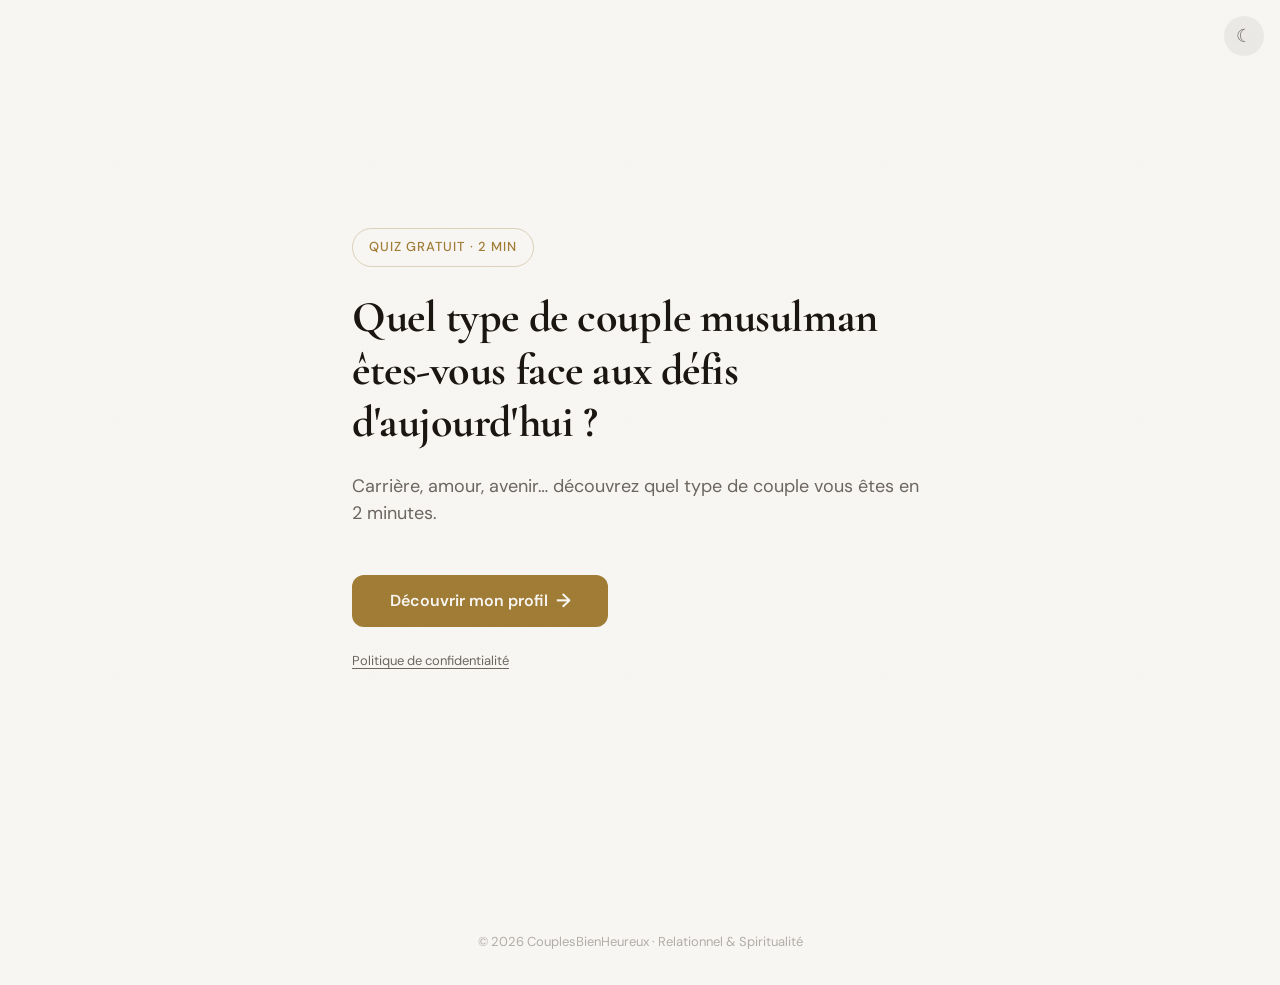
==== index.html @ 7e5d2019 "Initial commit: interactive quiz for Muslim couples" ====
<!DOCTYPE html>
<html lang="fr">
<head>
  <meta charset="UTF-8">
  <meta name="viewport" content="width=device-width, initial-scale=1.0">
  <title>Quel type de couple musulman êtes-vous ? | CouplesBienHeureux</title>
  <meta name="description" content="Carrière, amour, avenir… découvrez quel type de couple vous êtes en 2 minutes. Quiz gratuit pour couples musulmans.">

  <!-- Open Graph -->
  <meta property="og:title" content="Quel type de couple musulman êtes-vous ?">
  <meta property="og:description" content="Carrière, amour, avenir… découvrez quel type de couple vous êtes en 2 minutes.">
  <meta property="og:type" content="website">
  <meta property="og:locale" content="fr_FR">
  <meta property="og:site_name" content="CouplesBienHeureux">

  <!-- Fonts -->
  <link rel="preconnect" href="https://fonts.googleapis.com">
  <link rel="preconnect" href="https://fonts.gstatic.com" crossorigin>
  <link href="https://fonts.googleapis.com/css2?family=Cormorant+Garamond:ital,wght@0,400;0,600;0,700;1,400&family=DM+Sans:wght@400;500;700&family=EB+Garamond:ital,wght@0,400;0,600;0,700;1,400&family=IBM+Plex+Sans:wght@400;500;600&family=Jost:wght@400;500;600&family=Libre+Baskerville:ital,wght@0,400;0,700;1,400&family=Playfair+Display:ital,wght@0,400;0,600;0,700;1,400&display=swap" rel="stylesheet">

  <link rel="stylesheet" href="css/style.css">

  <noscript>
    <style>
      .screen { display: block !important; position: relative !important; }
      .screen--cover, .screen--form { display: flex !important; }
      .screen--question, .screen--result { display: none !important; }
      .noscript-banner { display: block !important; }
    </style>
  </noscript>
</head>
<body>

  <!-- Theme Toggle -->
  <button class="theme-toggle" id="theme-toggle" type="button" aria-label="Changer le thème">
    <span class="theme-toggle__sun" aria-hidden="true">&#9788;</span>
    <span class="theme-toggle__moon" aria-hidden="true">&#9790;</span>
  </button>

  <!-- ============================================
       COVER
       ============================================ -->
  <section id="cover" class="screen screen--cover active" aria-label="Page d'accueil du quiz">
    <div class="screen__inner">
      <span class="badge fade-child">Quiz Gratuit · 2 min</span>
      <h1 class="cover__title fade-child">Quel type de couple musulman êtes-vous face aux défis d'aujourd'hui&nbsp;?</h1>
      <p class="cover__subtitle fade-child">Carrière, amour, avenir… découvrez quel type de couple vous êtes en 2&nbsp;minutes.</p>
      <button id="btn-start" class="btn btn--primary fade-child" type="button">
        Découvrir mon profil <span class="btn__arrow" aria-hidden="true">→</span>
      </button>
      <p class="cover__privacy fade-child">
        <a href="privacy.html">Politique de confidentialité</a>
      </p>
    </div>
  </section>

  <!-- ============================================
       QUESTION 1
       ============================================ -->
  <section id="q1" class="screen screen--question" data-question="1" aria-label="Question 1 sur 7">
    <div class="screen__inner">
      <div class="question__nav">
        <button class="btn--back" type="button" data-back="0" aria-label="Retour">
          <span aria-hidden="true">&larr;</span>
        </button>
        <div class="progress" role="progressbar" aria-valuenow="1" aria-valuemin="1" aria-valuemax="7">
          <div class="progress__bar"><div class="progress__fill"></div></div>
          <span class="progress__label">1 / 7</span>
        </div>
      </div>
      <h2 class="question__text fade-child">Dans votre couple, les discussions sur la carrière prennent souvent le dessus sur les moments de couple&nbsp;?</h2>
      <div class="choices fade-child">
        <button class="choice" type="button" data-value="A">
          <span class="choice__letter" aria-hidden="true">A</span>
          <span class="choice__text">Oui, c'est notre réalité quotidienne</span>
        </button>
        <button class="choice" type="button" data-value="B">
          <span class="choice__letter" aria-hidden="true">B</span>
          <span class="choice__text">On essaie d'équilibrer mais c'est dur</span>
        </button>
        <button class="choice" type="button" data-value="C">
          <span class="choice__letter" aria-hidden="true">C</span>
          <span class="choice__text">On en parle mais ça ne nous angoisse pas</span>
        </button>
        <button class="choice" type="button" data-value="D">
          <span class="choice__letter" aria-hidden="true">D</span>
          <span class="choice__text">Non, la famille passe avant tout</span>
        </button>
      </div>
    </div>
  </section>

  <!-- ============================================
       QUESTION 2
       ============================================ -->
  <section id="q2" class="screen screen--question" data-question="2" aria-label="Question 2 sur 7">
    <div class="screen__inner">
      <div class="question__nav">
        <button class="btn--back" type="button" data-back="1" aria-label="Retour à la question précédente">
          <span aria-hidden="true">&larr;</span>
        </button>
        <div class="progress" role="progressbar" aria-valuenow="2" aria-valuemin="1" aria-valuemax="7">
          <div class="progress__bar"><div class="progress__fill"></div></div>
          <span class="progress__label">2 / 7</span>
        </div>
      </div>
      <h2 class="question__text fade-child">Quand vous imaginez votre couple idéal, vous pensez plutôt à…</h2>
      <div class="choices fade-child">
        <button class="choice" type="button" data-value="A">
          <span class="choice__letter" aria-hidden="true">A</span>
          <span class="choice__text">Une équipe de co-fondateurs qui avancent ensemble</span>
        </button>
        <button class="choice" type="button" data-value="B">
          <span class="choice__letter" aria-hidden="true">B</span>
          <span class="choice__text">Une histoire d'amour digne d'une série</span>
        </button>
        <button class="choice" type="button" data-value="C">
          <span class="choice__letter" aria-hidden="true">C</span>
          <span class="choice__text">Un foyer stable et serein</span>
        </button>
        <button class="choice" type="button" data-value="D">
          <span class="choice__letter" aria-hidden="true">D</span>
          <span class="choice__text">Une famille enracinée dans la foi</span>
        </button>
      </div>
    </div>
  </section>

  <!-- ============================================
       QUESTION 3
       ============================================ -->
  <section id="q3" class="screen screen--question" data-question="3" aria-label="Question 3 sur 7">
    <div class="screen__inner">
      <div class="question__nav">
        <button class="btn--back" type="button" data-back="2" aria-label="Retour à la question précédente">
          <span aria-hidden="true">&larr;</span>
        </button>
        <div class="progress" role="progressbar" aria-valuenow="3" aria-valuemin="1" aria-valuemax="7">
          <div class="progress__bar"><div class="progress__fill"></div></div>
          <span class="progress__label">3 / 7</span>
        </div>
      </div>
      <h2 class="question__text fade-child">La question des enfants dans votre couple c'est…</h2>
      <div class="choices fade-child">
        <button class="choice" type="button" data-value="A">
          <span class="choice__letter" aria-hidden="true">A</span>
          <span class="choice__text">On verra quand les carrières seront stabilisées</span>
        </button>
        <button class="choice" type="button" data-value="B">
          <span class="choice__letter" aria-hidden="true">B</span>
          <span class="choice__text">On en veut mais on a peur de perdre notre complicité</span>
        </button>
        <button class="choice" type="button" data-value="C">
          <span class="choice__letter" aria-hidden="true">C</span>
          <span class="choice__text">On hésite à cause de l'incertitude économique</span>
        </button>
        <button class="choice" type="button" data-value="D">
          <span class="choice__letter" aria-hidden="true">D</span>
          <span class="choice__text">C'est une priorité, c'est pour ça qu'on se marie</span>
        </button>
      </div>
    </div>
  </section>

  <!-- ============================================
       QUESTION 4
       ============================================ -->
  <section id="q4" class="screen screen--question" data-question="4" aria-label="Question 4 sur 7">
    <div class="screen__inner">
      <div class="question__nav">
        <button class="btn--back" type="button" data-back="3" aria-label="Retour à la question précédente">
          <span aria-hidden="true">&larr;</span>
        </button>
        <div class="progress" role="progressbar" aria-valuenow="4" aria-valuemin="1" aria-valuemax="7">
          <div class="progress__bar"><div class="progress__fill"></div></div>
          <span class="progress__label">4 / 7</span>
        </div>
      </div>
      <h2 class="question__text fade-child">Face à un désaccord dans le couple, vous avez tendance à…</h2>
      <div class="choices fade-child">
        <button class="choice" type="button" data-value="A">
          <span class="choice__letter" aria-hidden="true">A</span>
          <span class="choice__text">Débattre logiquement jusqu'à trouver une solution</span>
        </button>
        <button class="choice" type="button" data-value="B">
          <span class="choice__letter" aria-hidden="true">B</span>
          <span class="choice__text">Chercher la réconciliation émotionnelle avant tout</span>
        </button>
        <button class="choice" type="button" data-value="C">
          <span class="choice__letter" aria-hidden="true">C</span>
          <span class="choice__text">Éviter le conflit et laisser passer</span>
        </button>
        <button class="choice" type="button" data-value="D">
          <span class="choice__letter" aria-hidden="true">D</span>
          <span class="choice__text">Revenir aux principes islamiques pour trancher</span>
        </button>
      </div>
    </div>
  </section>

  <!-- ============================================
       QUESTION 5
       ============================================ -->
  <section id="q5" class="screen screen--question" data-question="5" aria-label="Question 5 sur 7">
    <div class="screen__inner">
      <div class="question__nav">
        <button class="btn--back" type="button" data-back="4" aria-label="Retour à la question précédente">
          <span aria-hidden="true">&larr;</span>
        </button>
        <div class="progress" role="progressbar" aria-valuenow="5" aria-valuemin="1" aria-valuemax="7">
          <div class="progress__bar"><div class="progress__fill"></div></div>
          <span class="progress__label">5 / 7</span>
        </div>
      </div>
      <h2 class="question__text fade-child">L'avenir économique vous inquiète…</h2>
      <div class="choices fade-child">
        <button class="choice" type="button" data-value="A">
          <span class="choice__letter" aria-hidden="true">A</span>
          <span class="choice__text">Un peu, mais on a nos plans de carrière</span>
        </button>
        <button class="choice" type="button" data-value="B">
          <span class="choice__letter" aria-hidden="true">B</span>
          <span class="choice__text">Oui, ça freine nos projets romantiques</span>
        </button>
        <button class="choice" type="button" data-value="C">
          <span class="choice__letter" aria-hidden="true">C</span>
          <span class="choice__text">Beaucoup, c'est notre frein numéro 1</span>
        </button>
        <button class="choice" type="button" data-value="D">
          <span class="choice__letter" aria-hidden="true">D</span>
          <span class="choice__text">On fait confiance à Allah et on avance</span>
        </button>
      </div>
    </div>
  </section>

  <!-- ============================================
       QUESTION 6
       ============================================ -->
  <section id="q6" class="screen screen--question" data-question="6" aria-label="Question 6 sur 7">
    <div class="screen__inner">
      <div class="question__nav">
        <button class="btn--back" type="button" data-back="5" aria-label="Retour à la question précédente">
          <span aria-hidden="true">&larr;</span>
        </button>
        <div class="progress" role="progressbar" aria-valuenow="6" aria-valuemin="1" aria-valuemax="7">
          <div class="progress__bar"><div class="progress__fill"></div></div>
          <span class="progress__label">6 / 7</span>
        </div>
      </div>
      <h2 class="question__text fade-child">Ce qui manque le plus dans votre couple en ce moment…</h2>
      <div class="choices fade-child">
        <button class="choice" type="button" data-value="A">
          <span class="choice__letter" aria-hidden="true">A</span>
          <span class="choice__text">Du temps de qualité ensemble malgré les agendas</span>
        </button>
        <button class="choice" type="button" data-value="B">
          <span class="choice__letter" aria-hidden="true">B</span>
          <span class="choice__text">Plus de romantisme et de spontanéité</span>
        </button>
        <button class="choice" type="button" data-value="C">
          <span class="choice__letter" aria-hidden="true">C</span>
          <span class="choice__text">Plus de sécurité financière pour avancer</span>
        </button>
        <button class="choice" type="button" data-value="D">
          <span class="choice__letter" aria-hidden="true">D</span>
          <span class="choice__text">Un ancrage spirituel plus fort ensemble</span>
        </button>
      </div>
    </div>
  </section>

  <!-- ============================================
       QUESTION 7
       ============================================ -->
  <section id="q7" class="screen screen--question" data-question="7" aria-label="Question 7 sur 7">
    <div class="screen__inner">
      <div class="question__nav">
        <button class="btn--back" type="button" data-back="6" aria-label="Retour à la question précédente">
          <span aria-hidden="true">&larr;</span>
        </button>
        <div class="progress" role="progressbar" aria-valuenow="7" aria-valuemin="1" aria-valuemax="7">
          <div class="progress__bar"><div class="progress__fill"></div></div>
          <span class="progress__label">7 / 7</span>
        </div>
      </div>
      <h2 class="question__text fade-child">Si vous pouviez changer une seule chose dans votre couple…</h2>
      <div class="choices fade-child">
        <button class="choice" type="button" data-value="A">
          <span class="choice__letter" aria-hidden="true">A</span>
          <span class="choice__text">Mieux aligner nos ambitions professionnelles</span>
        </button>
        <button class="choice" type="button" data-value="B">
          <span class="choice__letter" aria-hidden="true">B</span>
          <span class="choice__text">Raviver la flamme du début</span>
        </button>
        <button class="choice" type="button" data-value="C">
          <span class="choice__letter" aria-hidden="true">C</span>
          <span class="choice__text">Avoir un plan financier solide</span>
        </button>
        <button class="choice" type="button" data-value="D">
          <span class="choice__letter" aria-hidden="true">D</span>
          <span class="choice__text">Prier et grandir ensemble spirituellement</span>
        </button>
      </div>
    </div>
  </section>

  <!-- ============================================
       EMAIL CAPTURE FORM
       ============================================ -->
  <section id="form-screen" class="screen screen--form" aria-label="Inscription newsletter">
    <div class="screen__inner">
      <button class="btn--back fade-child" type="button" data-back="7" aria-label="Retour à la dernière question">
        <span aria-hidden="true">&larr;</span> Retour
      </button>
      <h2 class="form__title fade-child">Votre profil est prêt&nbsp;!</h2>
      <p class="form__subtitle fade-child">Entrez votre email pour découvrir votre résultat et recevoir nos conseils pour couples.</p>

      <form id="subscribe-form" class="form fade-child" action="/api/subscribe" method="POST" novalidate>
        <!-- Honeypot — invisible to humans -->
        <div class="form__honeypot" aria-hidden="true">
          <label for="website">Ne pas remplir</label>
          <input type="text" id="website" name="website" tabindex="-1" autocomplete="off">
        </div>

        <div class="form__field">
          <label for="prenom" class="form__label">Prénom <span class="form__optional">(optionnel)</span></label>
          <input type="text" id="prenom" name="prenom" class="form__input" autocomplete="given-name" maxlength="50" placeholder="Votre prénom">
        </div>

        <div class="form__field">
          <label for="email" class="form__label">Email <span class="form__required">*</span></label>
          <input type="email" id="email" name="email" class="form__input" inputmode="email" autocomplete="email" required maxlength="254" placeholder="votre@email.com">
          <span class="form__error" id="email-error" role="alert" aria-live="polite"></span>
        </div>

        <div class="form__field form__field--checkbox">
          <input type="checkbox" id="rgpd" name="rgpd" class="form__checkbox" required>
          <label for="rgpd" class="form__label form__label--checkbox">
            J'accepte de recevoir des emails de CouplesBienHeureux. Consultez notre <a href="privacy.html" target="_blank" rel="noopener">politique de confidentialité</a>.
          </label>
          <span class="form__error" id="rgpd-error" role="alert" aria-live="polite"></span>
        </div>

        <button type="submit" id="btn-submit" class="btn btn--primary btn--submit" disabled>
          <span class="btn__text">Voir mon profil</span>
          <span class="btn__spinner" aria-hidden="true"></span>
        </button>

        <span class="form__status" id="form-status" role="alert" aria-live="polite"></span>
      </form>

      <button id="btn-skip" class="btn--skip fade-child" type="button">Passer cette étape</button>
    </div>
  </section>

  <!-- ============================================
       RESULT — PROFIL A : Les Ambitieux Connectés
       ============================================ -->
  <section id="result-A" class="screen screen--result" data-profile="A" aria-label="Résultat : Les Ambitieux Connectés">
    <div class="screen__inner">
      <div class="result__illustration fade-child" aria-hidden="true">
        <svg viewBox="0 0 120 120" width="120" height="120" role="img" aria-label="Deux anneaux entrelacés">
          <defs>
            <linearGradient id="grad-a1" x1="0%" y1="0%" x2="100%" y2="100%">
              <stop offset="0%" stop-color="#C9A84C" stop-opacity="0.2"/>
              <stop offset="100%" stop-color="#E8CC82" stop-opacity="0.05"/>
            </linearGradient>
          </defs>
          <circle cx="46" cy="60" r="30" fill="url(#grad-a1)" stroke="#C9A84C" stroke-width="1.5" opacity="0.8"/>
          <circle cx="74" cy="60" r="30" fill="url(#grad-a1)" stroke="#E8CC82" stroke-width="1.5" opacity="0.8"/>
          <path d="M60 34.5 A30 30 0 0 1 60 85.5 A30 30 0 0 1 60 34.5" fill="none" stroke="#C9A84C" stroke-width="2" opacity="0.6"/>
          <circle cx="60" cy="60" r="3" fill="#E8CC82" opacity="0.9"/>
        </svg>
      </div>

      <span class="badge badge--result fade-child">Votre profil</span>
      <h2 class="result__title fade-child">Les Ambitieux Connectés</h2>

      <div class="result__description fade-child">
        <p>Vous construisez un couple entre deux mondes — la carrière d'un côté, le foyer de l'autre. Vous ne voulez pas choisir, et vous avez raison de ne pas choisir.</p>
        <p>Le défi que vous vivez n'est pas un défaut de caractère. C'est la tension réelle de votre génération&nbsp;: comment être à la fois excellent professionnellement et présent dans son couple, sans que l'un détruise l'autre&nbsp;?</p>
        <p>L'islam a une réponse à ça — pas celle des discours généraux sur «&nbsp;la femme au foyer&nbsp;» ou «&nbsp;l'homme pourvoyeur&nbsp;», mais une vision du couple comme unité stratégique où chacun grandit sans écraser l'autre.</p>
      </div>

      <div class="result__verse fade-child">
        <p class="result__verse-text">« Et parmi Ses signes, Il a créé de vous, pour vous, des épouses pour que vous viviez en tranquillité avec elles et Il a mis entre vous de l'affection et de la bonté. »</p>
        <span class="result__verse-source">Sourate Ar-Rum, 30:21</span>
      </div>

      <div class="result__traits fade-child">
        <div class="trait">
          <span class="trait__label">Force</span>
          <span class="trait__value">Votre ambition commune</span>
        </div>
        <div class="trait">
          <span class="trait__label">Défi</span>
          <span class="trait__value">Préserver l'intimité malgré le rythme</span>
        </div>
        <div class="trait">
          <span class="trait__label">Conseil deen</span>
          <span class="trait__value">Le couple est un amana — un dépôt sacré qui mérite autant d'investissement que votre carrière</span>
        </div>
      </div>

      <div class="result__scores fade-child" id="scores-A">
        <!-- Filled dynamically by JS -->
      </div>

      <div class="result__cta fade-child">
        <p class="result__cta-text">La formation vous donne les outils concrets pour aligner vos ambitions sans fragiliser votre lien.</p>
        <a href="#" class="btn btn--primary">Découvrir la formation <span class="btn__arrow" aria-hidden="true">→</span></a>
      </div>

      <div class="result__actions fade-child">
        <button class="btn--share" type="button" data-share-profile>Partager mon résultat</button>
        <button class="btn--retake" type="button">Refaire le quiz</button>
      </div>
    </div>
  </section>

  <!-- ============================================
       RESULT — PROFIL B : Les Romantiques en Quête
       ============================================ -->
  <section id="result-B" class="screen screen--result" data-profile="B" aria-label="Résultat : Les Romantiques en Quête">
    <div class="screen__inner">
      <div class="result__illustration fade-child" aria-hidden="true">
        <svg viewBox="0 0 120 120" width="120" height="120" role="img" aria-label="Croissant de lune et étoiles">
          <defs>
            <linearGradient id="grad-b1" x1="0%" y1="0%" x2="100%" y2="100%">
              <stop offset="0%" stop-color="#C4715A" stop-opacity="0.15"/>
              <stop offset="100%" stop-color="#E8A898" stop-opacity="0.05"/>
            </linearGradient>
          </defs>
          <path d="M70 25 A35 35 0 1 0 70 95 A28 28 0 1 1 70 25Z" fill="url(#grad-b1)" stroke="#C4715A" stroke-width="1.5" opacity="0.8"/>
          <circle cx="85" cy="30" r="2" fill="#E8A898" opacity="0.9"/>
          <circle cx="95" cy="45" r="1.5" fill="#C4715A" opacity="0.7"/>
          <circle cx="100" cy="60" r="2.5" fill="#E8A898" opacity="0.8"/>
          <circle cx="93" cy="75" r="1.8" fill="#C4715A" opacity="0.6"/>
          <circle cx="82" cy="88" r="2" fill="#E8A898" opacity="0.7"/>
        </svg>
      </div>

      <span class="badge badge--result fade-child">Votre profil</span>
      <h2 class="result__title fade-child">Les Romantiques en Quête</h2>

      <div class="result__description fade-child">
        <p>Vous voulez un amour profond, vivant, qui dure. Un couple où on se choisit encore après des années — pas juste deux personnes qui cohabitent poliment.</p>
        <p>Ce désir n'est pas naïf. Il est légitime. Et il est islamique.</p>
        <p>Personne ne vous a donné un modèle réaliste — ni les séries qui montrent une passion irréelle, ni les discours religieux qui réduisent le couple à des droits et des devoirs. Il y a un espace entre les deux, et c'est là que se construit un vrai couple épanouissant.</p>
      </div>

      <div class="result__verse fade-child">
        <p class="result__verse-text">« Le meilleur d'entre vous est celui qui est le meilleur envers son épouse, et je suis le meilleur d'entre vous envers mes épouses. »</p>
        <span class="result__verse-source">Hadith — Tirmidhi 3895</span>
      </div>

      <div class="result__traits fade-child">
        <div class="trait">
          <span class="trait__label">Force</span>
          <span class="trait__value">Votre quête d'authenticité dans le couple</span>
        </div>
        <div class="trait">
          <span class="trait__label">Défi</span>
          <span class="trait__value">Dépasser l'idéalisation pour construire dans le réel</span>
        </div>
        <div class="trait">
          <span class="trait__label">Conseil deen</span>
          <span class="trait__value">Le Prophète ﷺ était le plus romantique des époux — la mawadda (amour tendre) est un don d'Allah à cultiver</span>
        </div>
      </div>

      <div class="result__scores fade-child" id="scores-B">
      </div>

      <div class="result__cta fade-child">
        <p class="result__cta-text">La formation vous montre comment construire cette intimité — avec des bases solides et une vision islamique du couple qui honore vos attentes.</p>
        <a href="#" class="btn btn--primary">Découvrir la formation <span class="btn__arrow" aria-hidden="true">→</span></a>
      </div>

      <div class="result__actions fade-child">
        <button class="btn--share" type="button" data-share-profile>Partager mon résultat</button>
        <button class="btn--retake" type="button">Refaire le quiz</button>
      </div>
    </div>
  </section>

  <!-- ============================================
       RESULT — PROFIL C : Les Prudents qui Avancent
       ============================================ -->
  <section id="result-C" class="screen screen--result" data-profile="C" aria-label="Résultat : Les Prudents qui Avancent">
    <div class="screen__inner">
      <div class="result__illustration fade-child" aria-hidden="true">
        <svg viewBox="0 0 120 120" width="120" height="120" role="img" aria-label="Boussole géométrique">
          <defs>
            <linearGradient id="grad-c1" x1="0%" y1="0%" x2="100%" y2="100%">
              <stop offset="0%" stop-color="#4A86C4" stop-opacity="0.15"/>
              <stop offset="100%" stop-color="#8ABDE8" stop-opacity="0.05"/>
            </linearGradient>
          </defs>
          <circle cx="60" cy="60" r="40" fill="none" stroke="#4A86C4" stroke-width="1" opacity="0.4"/>
          <circle cx="60" cy="60" r="28" fill="url(#grad-c1)" stroke="#8ABDE8" stroke-width="1" opacity="0.6"/>
          <circle cx="60" cy="60" r="15" fill="none" stroke="#4A86C4" stroke-width="0.8" opacity="0.5"/>
          <!-- Cardinal ticks -->
          <line x1="60" y1="18" x2="60" y2="26" stroke="#8ABDE8" stroke-width="2" opacity="0.8"/>
          <line x1="60" y1="94" x2="60" y2="102" stroke="#8ABDE8" stroke-width="2" opacity="0.8"/>
          <line x1="18" y1="60" x2="26" y2="60" stroke="#8ABDE8" stroke-width="2" opacity="0.8"/>
          <line x1="94" y1="60" x2="102" y2="60" stroke="#8ABDE8" stroke-width="2" opacity="0.8"/>
          <!-- Needle -->
          <path d="M60 28 L64 60 L60 68 L56 60 Z" fill="#4A86C4" opacity="0.7"/>
          <path d="M60 28 L56 60 L60 68" fill="#8ABDE8" opacity="0.5"/>
          <circle cx="60" cy="60" r="4" fill="#8ABDE8" opacity="0.9"/>
        </svg>
      </div>

      <span class="badge badge--result fade-child">Votre profil</span>
      <h2 class="result__title fade-child">Les Prudents qui Avancent</h2>

      <div class="result__description fade-child">
        <p>L'avenir vous inquiète — et ce n'est pas un manque de foi, c'est de la lucidité. Loyer, emploi, enfants, stabilité… vous voulez vous engager mais vous avancez avec précaution.</p>
        <p>Ce profil est peut-être le plus honnête de tous. Vous refusez de construire sur du sable, et ça se respecte.</p>
        <p>La prudence peut devenir une prison si elle n'est pas orientée. L'islam ne vous demande pas de tout risquer à l'aveugle — il vous donne un cadre pour avancer avec confiance malgré l'incertitude.</p>
      </div>

      <div class="result__verse fade-child">
        <p class="result__verse-text">« Attache ta chamelle, puis place ta confiance en Allah. »</p>
        <span class="result__verse-source">Hadith — Tirmidhi 2517</span>
      </div>

      <div class="result__traits fade-child">
        <div class="trait">
          <span class="trait__label">Force</span>
          <span class="trait__value">Votre lucidité et votre sens des responsabilités</span>
        </div>
        <div class="trait">
          <span class="trait__label">Défi</span>
          <span class="trait__value">Ne pas laisser la prudence devenir de l'immobilisme</span>
        </div>
        <div class="trait">
          <span class="trait__label">Conseil deen</span>
          <span class="trait__value">Le tawakkul n'est pas l'absence de plan — c'est avancer avec un plan ET la confiance en Allah</span>
        </div>
      </div>

      <div class="result__scores fade-child" id="scores-C">
      </div>

      <div class="result__cta fade-child">
        <p class="result__cta-text">La formation vous donne ce cadre — pour avancer, ensemble, sans attendre que tout soit parfait.</p>
        <a href="#" class="btn btn--primary">Découvrir la formation <span class="btn__arrow" aria-hidden="true">→</span></a>
      </div>

      <div class="result__actions fade-child">
        <button class="btn--share" type="button" data-share-profile>Partager mon résultat</button>
        <button class="btn--retake" type="button">Refaire le quiz</button>
      </div>
    </div>
  </section>

  <!-- ============================================
       RESULT — PROFIL D : Les Bâtisseurs Enracinés
       ============================================ -->
  <section id="result-D" class="screen screen--result" data-profile="D" aria-label="Résultat : Les Bâtisseurs Enracinés">
    <div class="screen__inner">
      <div class="result__illustration fade-child" aria-hidden="true">
        <svg viewBox="0 0 120 120" width="120" height="120" role="img" aria-label="Étoile islamique à 8 branches">
          <defs>
            <linearGradient id="grad-d1" x1="0%" y1="0%" x2="100%" y2="100%">
              <stop offset="0%" stop-color="#5A9B6E" stop-opacity="0.15"/>
              <stop offset="100%" stop-color="#8DC8A0" stop-opacity="0.05"/>
            </linearGradient>
          </defs>
          <!-- Two overlapping rotated squares forming 8-pointed star -->
          <rect x="33" y="33" width="54" height="54" fill="url(#grad-d1)" stroke="#5A9B6E" stroke-width="1.2" opacity="0.7"/>
          <rect x="33" y="33" width="54" height="54" fill="url(#grad-d1)" stroke="#8DC8A0" stroke-width="1.2" opacity="0.7" transform="rotate(45 60 60)"/>
          <!-- Inner circle -->
          <circle cx="60" cy="60" r="16" fill="none" stroke="#5A9B6E" stroke-width="1" opacity="0.5"/>
          <!-- Center dot -->
          <circle cx="60" cy="60" r="3.5" fill="#8DC8A0" opacity="0.8"/>
          <!-- Outer frame -->
          <circle cx="60" cy="60" r="48" fill="none" stroke="#5A9B6E" stroke-width="0.6" opacity="0.3"/>
        </svg>
      </div>

      <span class="badge badge--result fade-child">Votre profil</span>
      <h2 class="result__title fade-child">Les Bâtisseurs Enracinés</h2>

      <div class="result__description fade-child">
        <p>Pour vous, le couple n'est pas une fin en soi — c'est une ibadah, un acte d'adoration. Vous voulez bâtir quelque chose qui dure au-delà de vous, une famille enracinée dans la foi.</p>
        <p>Vous vivez pourtant dans un monde qui tire dans l'autre sens — individualisme, matérialisme, couples fragilisés de toutes parts.</p>
        <p>Vous n'avez pas besoin d'être convaincu de l'importance du mariage en islam. Vous avez besoin d'outils concrets pour construire ce couple dans le monde réel d'aujourd'hui.</p>
      </div>

      <div class="result__verse fade-child">
        <p class="result__verse-text">« Lorsqu'un serviteur se marie, il a complété la moitié de sa religion. Qu'il craigne Allah pour l'autre moitié. »</p>
        <span class="result__verse-source">Hadith — Bayhaqi</span>
      </div>

      <div class="result__traits fade-child">
        <div class="trait">
          <span class="trait__label">Force</span>
          <span class="trait__value">Votre ancrage spirituel et votre vision long terme</span>
        </div>
        <div class="trait">
          <span class="trait__label">Défi</span>
          <span class="trait__value">Naviguer un monde qui ne partage pas vos valeurs</span>
        </div>
        <div class="trait">
          <span class="trait__label">Conseil deen</span>
          <span class="trait__value">Le mariage est la moitié du deen — mais il se construit avec science, patience et ihsan au quotidien</span>
        </div>
      </div>

      <div class="result__scores fade-child" id="scores-D">
      </div>

      <div class="result__cta fade-child">
        <p class="result__cta-text">La formation — des outils ancrés dans le Quran et la Sunnah, appliqués à votre réalité d'aujourd'hui.</p>
        <a href="#" class="btn btn--primary">Découvrir la formation <span class="btn__arrow" aria-hidden="true">→</span></a>
      </div>

      <div class="result__actions fade-child">
        <button class="btn--share" type="button" data-share-profile>Partager mon résultat</button>
        <button class="btn--retake" type="button">Refaire le quiz</button>
      </div>
    </div>
  </section>

  <!-- ============================================
       NOSCRIPT BANNER
       ============================================ -->
  <div class="noscript-banner" style="display:none;" role="alert">
    <p>Ce quiz nécessite JavaScript pour fonctionner. Veuillez activer JavaScript dans votre navigateur.</p>
  </div>

  <!-- ============================================
       FOOTER
       ============================================ -->
  <footer class="footer">
    <p>&copy; 2026 CouplesBienHeureux &middot; Relationnel &amp; Spiritualité</p>
  </footer>

  <script src="js/animations.js"></script>
  <script src="js/form.js"></script>
  <script src="js/quiz.js"></script>
</body>
</html>
---- css/style.css ----
/* ============================================
   COUPLESBIENHEUREUX — STYLE SYSTEM
   ============================================ */

/* ------------------------------------------
   1. RESET & CUSTOM PROPERTIES
   ------------------------------------------ */
*, *::before, *::after {
  box-sizing: border-box;
  margin: 0;
  padding: 0;
}

:root {
  /* Base palette (Profile A — default) */
  --bg: #0C0C14;
  --bg-rgb: 12, 12, 20;
  --surface: #15151F;
  --surface-hover: #1C1C28;
  --accent: #C9A84C;
  --accent-light: #E8CC82;
  --text: #E8E4DD;
  --text-muted: #9A978F;
  --text-heading: #F2EFE8;

  /* Typography */
  --font-heading: 'Cormorant Garamond', 'Georgia', serif;
  --font-body: 'DM Sans', system-ui, sans-serif;

  /* Spacing */
  --space-xs: 0.5rem;    /* 8px */
  --space-sm: 0.75rem;   /* 12px */
  --space-md: 1rem;       /* 16px */
  --space-lg: 1.5rem;     /* 24px */
  --space-xl: 2rem;       /* 32px */
  --space-2xl: 3rem;      /* 48px */
  --space-3xl: 4rem;      /* 64px */

  /* Type scale — fluid */
  --text-xs: clamp(0.75rem, 1.5vw, 0.8125rem);
  --text-sm: clamp(0.8125rem, 1.8vw, 0.875rem);
  --text-base: clamp(0.9375rem, 2vw, 1rem);
  --text-lg: clamp(1.0625rem, 2.5vw, 1.125rem);
  --text-xl: clamp(1.25rem, 3vw, 1.5rem);
  --text-2xl: clamp(1.5rem, 4vw, 2rem);
  --text-3xl: clamp(1.875rem, 5vw, 2.75rem);

  /* Layout */
  --max-width: 28rem;     /* 448px — tight for mobile-first */
  --radius: 0.75rem;
  --radius-sm: 0.5rem;
  --radius-pill: 50rem;

  /* Transitions */
  --ease-out: cubic-bezier(0.22, 1, 0.36, 1);
  --ease-in-out: cubic-bezier(0.65, 0, 0.35, 1);
  --duration-fast: 200ms;
  --duration-normal: 400ms;
  --duration-slow: 600ms;

  /* Progress */
  --progress: 0%;

  /* Grain */
  --grain-opacity: 0.035;

  /* Theme toggle */
  --toggle-bg: rgba(255, 255, 255, 0.06);
  --toggle-hover: rgba(255, 255, 255, 0.12);
}

/* ------------------------------------------
   LIGHT THEME
   ------------------------------------------ */
@media (prefers-color-scheme: light) {
  :root:not([data-theme="dark"]) {
    --bg: #F8F6F3;
    --bg-rgb: 248, 246, 243;
    --surface: #EFECEA;
    --surface-hover: #E6E3DF;
    --accent: #A07C35;
    --accent-light: #C9A84C;
    --text: #2A2520;
    --text-muted: #6B6560;
    --text-heading: #1A1510;
    --grain-opacity: 0.018;
    --toggle-bg: rgba(0, 0, 0, 0.05);
    --toggle-hover: rgba(0, 0, 0, 0.1);
  }
}

[data-theme="light"] {
  --bg: #F8F6F3;
  --bg-rgb: 248, 246, 243;
  --surface: #EFECEA;
  --surface-hover: #E6E3DF;
  --accent: #A07C35;
  --accent-light: #C9A84C;
  --text: #2A2520;
  --text-muted: #6B6560;
  --text-heading: #1A1510;
  --grain-opacity: 0.018;
  --toggle-bg: rgba(0, 0, 0, 0.05);
  --toggle-hover: rgba(0, 0, 0, 0.1);
}

/* Light theme component overrides */
@media (prefers-color-scheme: light) {
  :root:not([data-theme="dark"]) .choice {
    border-color: rgba(0, 0, 0, 0.08);
  }
  :root:not([data-theme="dark"]) .choice:hover {
    border-color: rgba(0, 0, 0, 0.15);
  }
  :root:not([data-theme="dark"]) .choice.is-selected {
    background: rgba(160, 124, 53, 0.1);
    border-color: var(--accent);
  }
  :root:not([data-theme="dark"]) .choice__letter {
    background: rgba(0, 0, 0, 0.05);
  }
  :root:not([data-theme="dark"]) .form__input {
    border-color: rgba(0, 0, 0, 0.12);
  }
  :root:not([data-theme="dark"]) .form__input:focus {
    box-shadow: 0 0 0 3px rgba(160, 124, 53, 0.15);
  }
  :root:not([data-theme="dark"]) .badge {
    border-color: rgba(160, 124, 53, 0.3);
  }
  :root:not([data-theme="dark"]) .progress__bar {
    background: rgba(0, 0, 0, 0.06);
  }
  :root:not([data-theme="dark"]) .trait + .trait,
  :root:not([data-theme="dark"]) .result__verse {
    border-color: rgba(0, 0, 0, 0.08);
  }
  :root:not([data-theme="dark"]) .score-row__bar {
    background: rgba(0, 0, 0, 0.06);
  }
  :root:not([data-theme="dark"]) .btn--back {
    border-color: rgba(0, 0, 0, 0.1);
  }
  :root:not([data-theme="dark"]) .btn--back:hover {
    border-color: rgba(0, 0, 0, 0.2);
    background: rgba(0, 0, 0, 0.04);
  }
}

[data-theme="light"] .choice {
  border-color: rgba(0, 0, 0, 0.08);
}
[data-theme="light"] .choice:hover {
  border-color: rgba(0, 0, 0, 0.15);
}
[data-theme="light"] .choice.is-selected {
  background: rgba(160, 124, 53, 0.1);
  border-color: var(--accent);
}
[data-theme="light"] .choice__letter {
  background: rgba(0, 0, 0, 0.05);
}
[data-theme="light"] .form__input {
  border-color: rgba(0, 0, 0, 0.12);
}
[data-theme="light"] .form__input:focus {
  box-shadow: 0 0 0 3px rgba(160, 124, 53, 0.15);
}
[data-theme="light"] .badge {
  border-color: rgba(160, 124, 53, 0.3);
}
[data-theme="light"] .progress__bar {
  background: rgba(0, 0, 0, 0.06);
}
[data-theme="light"] .trait + .trait,
[data-theme="light"] .result__verse {
  border-color: rgba(0, 0, 0, 0.08);
}
[data-theme="light"] .score-row__bar {
  background: rgba(0, 0, 0, 0.06);
}
[data-theme="light"] .btn--back {
  border-color: rgba(0, 0, 0, 0.1);
}
[data-theme="light"] .btn--back:hover {
  border-color: rgba(0, 0, 0, 0.2);
  background: rgba(0, 0, 0, 0.04);
}

/* Result screens keep their own themes regardless of light/dark mode */
.screen--result {
  /* Profile themes override everything via [data-profile] selectors */
}

/* ------------------------------------------
   2. BASE
   ------------------------------------------ */
html {
  height: 100%;
  scroll-behavior: smooth;
}

body {
  font-family: var(--font-body);
  font-size: var(--text-base);
  line-height: 1.6;
  color: var(--text);
  background: var(--bg);
  min-height: 100dvh;
  -webkit-font-smoothing: antialiased;
  -moz-osx-font-smoothing: grayscale;
  overflow-x: hidden;
}

h1, h2, h3 {
  font-family: var(--font-heading);
  color: var(--text-heading);
  line-height: 1.2;
  font-weight: 600;
  letter-spacing: -0.01em;
}

a {
  color: var(--accent);
  text-decoration: underline;
  text-underline-offset: 3px;
  text-decoration-thickness: 1px;
  transition: text-decoration-color var(--duration-fast) ease;
}

a:hover {
  text-decoration-color: transparent;
}

/* Focus visible */
:focus-visible {
  outline: 2px solid var(--accent);
  outline-offset: 3px;
}

/* ------------------------------------------
   3. GRAIN OVERLAY
   ------------------------------------------ */
.screen::before {
  content: '';
  position: fixed;
  inset: 0;
  z-index: 100;
  pointer-events: none;
  opacity: var(--grain-opacity);
  background-image: url("data:image/svg+xml,%3Csvg xmlns='http://www.w3.org/2000/svg' width='256' height='256'%3E%3Cfilter id='g'%3E%3CfeTurbulence type='fractalNoise' baseFrequency='0.75' numOctaves='4' stitchTiles='stitch'/%3E%3C/filter%3E%3Crect width='100%25' height='100%25' filter='url(%23g)' opacity='1'/%3E%3C/svg%3E");
  background-repeat: repeat;
  background-size: 256px 256px;
}

/* Only show grain on the active screen */
.screen:not(.active)::before {
  display: none;
}

/* ------------------------------------------
   4. SCREEN LAYOUT
   ------------------------------------------ */
.screen {
  display: none;
  flex-direction: column;
  align-items: center;
  justify-content: center;
  min-height: 100dvh;
  padding: var(--space-xl) var(--space-lg);
  position: relative;
  background: var(--bg);
}

.screen.active {
  display: flex;
}

.screen__inner {
  width: 100%;
  max-width: var(--max-width);
  margin: 0 auto;
}

/* Transition classes */
.screen.entering {
  animation: screenEnter var(--duration-slow) var(--ease-out) forwards;
}

.screen.exiting {
  animation: screenExit var(--duration-fast) ease-in forwards;
}

@keyframes screenEnter {
  from {
    opacity: 0;
    transform: translateY(20px);
  }
  to {
    opacity: 1;
    transform: translateY(0);
  }
}

@keyframes screenExit {
  from {
    opacity: 1;
    transform: translateY(0);
  }
  to {
    opacity: 0;
    transform: translateY(-10px);
  }
}

/* ------------------------------------------
   5. COMPONENTS
   ------------------------------------------ */

/* --- Badge --- */
.badge {
  display: inline-block;
  font-family: var(--font-body);
  font-size: var(--text-xs);
  font-weight: 500;
  letter-spacing: 0.08em;
  text-transform: uppercase;
  color: var(--accent);
  border: 1px solid rgba(201, 168, 76, 0.3);
  padding: var(--space-xs) var(--space-md);
  border-radius: var(--radius-pill);
  margin-bottom: var(--space-lg);
}

.badge--result {
  margin-bottom: var(--space-md);
}

/* --- Cover --- */
.cover__title {
  font-size: var(--text-3xl);
  margin-bottom: var(--space-lg);
  font-weight: 700;
}

.cover__subtitle {
  font-size: var(--text-lg);
  color: var(--text-muted);
  margin-bottom: var(--space-2xl);
  line-height: 1.5;
}

.cover__privacy {
  margin-top: var(--space-lg);
  font-size: var(--text-xs);
  color: var(--text-muted);
}

.cover__privacy a {
  color: var(--text-muted);
}

.cover__privacy a:hover {
  color: var(--text);
}

/* --- Back Button --- */
.btn--back {
  display: inline-flex;
  align-items: center;
  justify-content: center;
  flex-shrink: 0;
  width: 2.5rem;
  height: 2.5rem;
  padding: 0;
  font-family: var(--font-body);
  font-size: var(--text-lg);
  color: var(--text-muted);
  background: none;
  border: 1px solid rgba(255, 255, 255, 0.08);
  border-radius: 50%;
  cursor: pointer;
  transition: all var(--duration-fast) var(--ease-out);
  line-height: 1;
}

.btn--back:hover {
  color: var(--text);
  border-color: rgba(255, 255, 255, 0.2);
  background: rgba(255, 255, 255, 0.04);
}

/* Form screen back button — text style */
.screen--form .btn--back {
  width: auto;
  height: auto;
  border: none;
  border-radius: 0;
  padding: 0;
  font-size: var(--text-sm);
  gap: var(--space-xs);
  margin-bottom: var(--space-lg);
}

/* Question nav row: back + progress */
.question__nav {
  display: flex;
  align-items: center;
  gap: var(--space-md);
  margin-bottom: var(--space-2xl);
}

.question__nav .progress {
  flex: 1;
  margin-bottom: 0;
}

/* --- Buttons --- */
.btn {
  display: inline-flex;
  align-items: center;
  justify-content: center;
  gap: var(--space-xs);
  width: 100%;
  min-height: 3.25rem; /* 52px */
  padding: var(--space-sm) var(--space-xl);
  font-family: var(--font-body);
  font-size: var(--text-base);
  font-weight: 600;
  border: none;
  border-radius: var(--radius);
  cursor: pointer;
  transition: all var(--duration-fast) var(--ease-out);
  text-decoration: none;
  line-height: 1.4;
}

.btn--primary {
  background: var(--accent);
  color: var(--bg);
}

.btn--primary:hover {
  background: var(--accent-light);
  transform: translateY(-1px);
}

.btn--primary:active {
  transform: translateY(0);
}

.btn--primary:disabled {
  opacity: 0.4;
  cursor: not-allowed;
  transform: none;
}

.btn__arrow {
  font-size: 1.2em;
  transition: transform var(--duration-fast) ease;
}

.btn:hover .btn__arrow {
  transform: translateX(3px);
}

/* Submit button loading state */
.btn--submit {
  position: relative;
}

.btn--submit.is-loading .btn__text {
  opacity: 0;
}

.btn--submit.is-loading .btn__spinner {
  display: block;
}

.btn__spinner {
  display: none;
  position: absolute;
  width: 20px;
  height: 20px;
  border: 2px solid transparent;
  border-top-color: var(--bg);
  border-right-color: var(--bg);
  border-radius: 50%;
  animation: spin 0.6s linear infinite;
}

@keyframes spin {
  to { transform: rotate(360deg); }
}

/* Skip & retake buttons */
.btn--skip,
.btn--retake {
  display: block;
  width: auto;
  margin: var(--space-xl) auto 0;
  padding: var(--space-sm) var(--space-md);
  font-family: var(--font-body);
  font-size: var(--text-sm);
  color: var(--text-muted);
  background: none;
  border: none;
  cursor: pointer;
  text-decoration: underline;
  text-underline-offset: 3px;
  transition: color var(--duration-fast) ease;
}

.btn--skip:hover,
.btn--retake:hover {
  color: var(--text);
}

/* Share button */
.btn--share {
  display: inline-flex;
  align-items: center;
  justify-content: center;
  gap: var(--space-xs);
  padding: var(--space-sm) var(--space-lg);
  font-family: var(--font-body);
  font-size: var(--text-sm);
  font-weight: 500;
  color: var(--accent);
  background: none;
  border: 1px solid var(--accent);
  border-radius: var(--radius);
  cursor: pointer;
  transition: all var(--duration-fast) var(--ease-out);
  min-height: 2.75rem;
}

.btn--share:hover {
  background: rgba(201, 168, 76, 0.1);
}

.btn--share.is-copied {
  border-color: #5A9B6E;
  color: #5A9B6E;
}

/* Result actions row */
.result__actions {
  display: flex;
  flex-direction: column;
  align-items: center;
  gap: var(--space-md);
  margin-top: var(--space-xl);
}

.result__actions .btn--retake {
  margin: 0;
}

/* --- Progress Bar --- */
.progress {
  display: flex;
  align-items: center;
  gap: var(--space-md);
  margin-bottom: var(--space-2xl);
}

.progress__bar {
  flex: 1;
  height: 4px;
  background: rgba(255, 255, 255, 0.08);
  border-radius: 2px;
  overflow: hidden;
}

.progress__fill {
  height: 100%;
  width: var(--progress);
  background: var(--accent);
  border-radius: 2px;
  transition: width var(--duration-normal) var(--ease-out);
}

.progress__label {
  font-size: var(--text-xs);
  font-weight: 500;
  color: var(--text-muted);
  white-space: nowrap;
  min-width: 2.5rem;
  text-align: right;
}

/* --- Question --- */
.question__text {
  font-size: var(--text-2xl);
  margin-bottom: var(--space-xl);
  font-weight: 600;
}

/* --- Choices --- */
.choices {
  display: flex;
  flex-direction: column;
  gap: var(--space-sm);
}

.choice {
  display: flex;
  align-items: center;
  gap: var(--space-md);
  width: 100%;
  min-height: 3.5rem; /* 56px */
  padding: var(--space-md) var(--space-lg);
  background: var(--surface);
  border: 1px solid rgba(255, 255, 255, 0.06);
  border-radius: var(--radius);
  color: var(--text);
  font-family: var(--font-body);
  font-size: var(--text-sm);
  text-align: left;
  cursor: pointer;
  transition: all var(--duration-fast) var(--ease-out);
  line-height: 1.4;
}

.choice:hover {
  background: var(--surface-hover);
  border-color: rgba(255, 255, 255, 0.12);
}

.choice.is-selected {
  background: rgba(201, 168, 76, 0.12);
  border-color: var(--accent);
  animation: choicePulse 300ms var(--ease-out);
}

@keyframes choicePulse {
  0%   { transform: scale(1); }
  50%  { transform: scale(1.015); }
  100% { transform: scale(1); }
}

.choice__letter {
  display: flex;
  align-items: center;
  justify-content: center;
  flex-shrink: 0;
  width: 2rem;
  height: 2rem;
  border-radius: 50%;
  font-size: var(--text-xs);
  font-weight: 700;
  background: rgba(255, 255, 255, 0.06);
  color: var(--text-muted);
  transition: all var(--duration-fast) ease;
}

.choice.is-selected .choice__letter {
  background: var(--accent);
  color: var(--bg);
}

.choice__text {
  flex: 1;
}

/* --- Form --- */
.form__title {
  font-size: var(--text-2xl);
  margin-bottom: var(--space-sm);
}

.form__subtitle {
  font-size: var(--text-base);
  color: var(--text-muted);
  margin-bottom: var(--space-xl);
  line-height: 1.5;
}

.form {
  display: flex;
  flex-direction: column;
  gap: var(--space-lg);
}

.form__field {
  display: flex;
  flex-direction: column;
  gap: var(--space-xs);
}

.form__label {
  font-size: var(--text-sm);
  font-weight: 500;
  color: var(--text);
}

.form__optional {
  font-weight: 400;
  color: var(--text-muted);
}

.form__required {
  color: var(--accent);
}

.form__input {
  width: 100%;
  min-height: 3rem;
  padding: var(--space-sm) var(--space-md);
  background: var(--surface);
  border: 1px solid rgba(255, 255, 255, 0.1);
  border-radius: var(--radius-sm);
  color: var(--text);
  font-family: var(--font-body);
  font-size: var(--text-base);
  transition: border-color var(--duration-fast) ease;
}

.form__input::placeholder {
  color: var(--text-muted);
  opacity: 0.5;
}

.form__input:focus {
  outline: none;
  border-color: var(--accent);
  box-shadow: 0 0 0 3px rgba(201, 168, 76, 0.15);
}

.form__input.is-error {
  border-color: #D44A4A;
}

.form__error {
  font-size: var(--text-xs);
  color: #D44A4A;
  min-height: 1.2em;
}

/* Checkbox */
.form__field--checkbox {
  flex-direction: row;
  flex-wrap: wrap;
  align-items: flex-start;
  gap: var(--space-sm);
}

.form__checkbox {
  flex-shrink: 0;
  width: 1.25rem;
  height: 1.25rem;
  margin-top: 2px;
  accent-color: var(--accent);
  cursor: pointer;
}

.form__label--checkbox {
  flex: 1;
  font-size: var(--text-sm);
  font-weight: 400;
  color: var(--text-muted);
  line-height: 1.5;
  cursor: pointer;
}

.form__label--checkbox a {
  color: var(--accent);
}

#rgpd-error {
  width: 100%;
}

/* Honeypot */
.form__honeypot {
  position: absolute;
  left: -9999px;
  top: -9999px;
  opacity: 0;
  height: 0;
  overflow: hidden;
}

/* Status message */
.form__status {
  font-size: var(--text-sm);
  text-align: center;
  min-height: 1.5em;
}

.form__status.is-success {
  color: #5A9B6E;
}

.form__status.is-error {
  color: #D44A4A;
}

/* --- Result --- */
.result__illustration {
  margin-bottom: var(--space-xl);
}

.result__illustration svg {
  display: block;
  width: 100px;
  height: 100px;
}

.result__title {
  font-size: var(--text-3xl);
  margin-bottom: var(--space-lg);
  font-weight: 700;
}

.result__description {
  margin-bottom: var(--space-xl);
}

.result__description p {
  margin-bottom: var(--space-md);
  color: var(--text-muted);
  line-height: 1.7;
}

.result__description p:last-child {
  margin-bottom: 0;
}

/* --- Verse (Quran/Hadith) --- */
.result__verse {
  margin-bottom: var(--space-2xl);
  padding: var(--space-lg) 0;
  border-top: 1px solid rgba(255, 255, 255, 0.06);
  border-bottom: 1px solid rgba(255, 255, 255, 0.06);
}

.result__verse-text {
  font-family: var(--font-heading);
  font-size: var(--text-lg);
  font-style: italic;
  color: var(--text);
  line-height: 1.7;
  margin-bottom: var(--space-sm);
}

.result__verse-source {
  font-size: var(--text-xs);
  color: var(--accent);
  font-weight: 500;
  letter-spacing: 0.02em;
}

/* --- Traits (editorial layout) --- */
.result__traits {
  margin-bottom: var(--space-2xl);
  display: flex;
  flex-direction: column;
  gap: 0;
}

.trait {
  display: flex;
  flex-direction: column;
  gap: 4px;
  padding: var(--space-md) 0;
}

.trait + .trait {
  border-top: 1px solid rgba(255, 255, 255, 0.06);
}

.trait__label {
  display: flex;
  align-items: center;
  gap: var(--space-xs);
  font-size: var(--text-xs);
  font-weight: 700;
  text-transform: uppercase;
  letter-spacing: 0.06em;
  color: var(--accent);
}

.trait__label::before {
  content: '';
  display: inline-block;
  width: 6px;
  height: 6px;
  border-radius: 50%;
  background: var(--accent);
  opacity: 0.6;
  flex-shrink: 0;
}

.trait__value {
  font-size: var(--text-sm);
  color: var(--text);
  line-height: 1.5;
  padding-left: calc(6px + var(--space-xs));
}

/* --- Score Breakdown --- */
.result__scores {
  margin-bottom: var(--space-2xl);
}

.result__scores-title {
  font-size: var(--text-xs);
  font-weight: 500;
  color: var(--text-muted);
  text-transform: uppercase;
  letter-spacing: 0.06em;
  margin-bottom: var(--space-md);
}

.score-row {
  display: flex;
  align-items: center;
  gap: var(--space-sm);
  margin-bottom: var(--space-xs);
}

.score-row__label {
  font-size: var(--text-xs);
  color: var(--text-muted);
  min-width: 1.25rem;
  text-align: center;
  font-weight: 600;
}

.score-row__bar {
  flex: 1;
  height: 4px;
  background: rgba(255, 255, 255, 0.06);
  border-radius: 2px;
  overflow: hidden;
}

.score-row__fill {
  height: 100%;
  border-radius: 2px;
  background: var(--accent);
  opacity: 0.35;
  transition: width var(--duration-slow) var(--ease-out);
}

.score-row__fill.is-winner {
  opacity: 1;
}

.score-row__count {
  font-size: var(--text-xs);
  color: var(--text-muted);
  min-width: 1.25rem;
  text-align: right;
  font-variant-numeric: tabular-nums;
}

.score-row.is-winner .score-row__label,
.score-row.is-winner .score-row__count {
  color: var(--accent);
  font-weight: 700;
}

.result__cta {
  margin-bottom: var(--space-lg);
}

.result__cta-text {
  font-size: var(--text-base);
  color: var(--text-muted);
  margin-bottom: var(--space-lg);
  line-height: 1.6;
  font-style: italic;
}

/* ------------------------------------------
   6. PROFILE THEMES
   ------------------------------------------ */

/* Profil A — Les Ambitieux Connectés (default) */
[data-profile="A"] {
  --bg: #0C0C14;
  --bg-rgb: 12, 12, 20;
  --surface: #15151F;
  --surface-hover: #1C1C28;
  --accent: #C9A84C;
  --accent-light: #E8CC82;
  --text: #E8E4DD;
  --text-muted: #9A978F;
  --text-heading: #F2EFE8;
  --font-heading: 'Cormorant Garamond', 'Georgia', serif;
  --font-body: 'DM Sans', system-ui, sans-serif;
  --grain-opacity: 0.035;
}

/* Profil B — Les Romantiques en Quête */
[data-profile="B"] {
  --bg: #F5EDE5;
  --bg-rgb: 245, 237, 229;
  --surface: #EDE4DA;
  --surface-hover: #E5DAD0;
  --accent: #C4715A;
  --accent-light: #E8A898;
  --text: #3A2F28;
  --text-muted: #7A6E64;
  --text-heading: #2A1F18;
  --font-heading: 'Playfair Display', 'Georgia', serif;
  --font-body: 'Jost', system-ui, sans-serif;
  --grain-opacity: 0.02;
}

[data-profile="B"] .choice {
  background: var(--surface);
  border-color: rgba(0, 0, 0, 0.06);
  color: var(--text);
}

[data-profile="B"] .choice:hover {
  background: var(--surface-hover);
  border-color: rgba(0, 0, 0, 0.12);
}

[data-profile="B"] .choice.is-selected {
  background: rgba(196, 113, 90, 0.12);
  border-color: var(--accent);
}

[data-profile="B"] .choice__letter {
  background: rgba(0, 0, 0, 0.06);
  color: var(--text-muted);
}

[data-profile="B"] .badge {
  border-color: rgba(196, 113, 90, 0.3);
}

[data-profile="B"] .progress__bar {
  background: rgba(0, 0, 0, 0.08);
}

[data-profile="B"] .trait + .trait,
[data-profile="B"] .result__verse {
  border-color: rgba(0, 0, 0, 0.08);
}

[data-profile="B"] .score-row__bar {
  background: rgba(0, 0, 0, 0.06);
}

[data-profile="B"] .btn--primary {
  color: #fff;
}

[data-profile="B"] .btn--back {
  border-color: rgba(0, 0, 0, 0.1);
  color: var(--text-muted);
}

[data-profile="B"] .btn--back:hover {
  border-color: rgba(0, 0, 0, 0.2);
  background: rgba(0, 0, 0, 0.04);
}

[data-profile="B"] .btn--share {
  border-color: var(--accent);
  color: var(--accent);
}

[data-profile="B"] .btn--share:hover {
  background: rgba(196, 113, 90, 0.08);
}

/* Profil C — Les Prudents qui Avancent */
[data-profile="C"] {
  --bg: #060C18;
  --bg-rgb: 6, 12, 24;
  --surface: #0E1624;
  --surface-hover: #151E2E;
  --accent: #4A86C4;
  --accent-light: #8ABDE8;
  --text: #D8E0EA;
  --text-muted: #8090A8;
  --text-heading: #EAF0F8;
  --font-heading: 'Libre Baskerville', 'Georgia', serif;
  --font-body: 'IBM Plex Sans', system-ui, sans-serif;
  --grain-opacity: 0.035;
}

[data-profile="C"] .badge {
  border-color: rgba(74, 134, 196, 0.3);
}

[data-profile="C"] .choice.is-selected {
  background: rgba(74, 134, 196, 0.12);
}

[data-profile="C"] .choice.is-selected .choice__letter {
  background: var(--accent);
}

/* Profil D — Les Bâtisseurs Enracinés */
[data-profile="D"] {
  --bg: #060F08;
  --bg-rgb: 6, 15, 8;
  --surface: #0E1A10;
  --surface-hover: #16231A;
  --accent: #5A9B6E;
  --accent-light: #8DC8A0;
  --text: #D4E4D8;
  --text-muted: #7A9A82;
  --text-heading: #E8F5EC;
  --font-heading: 'EB Garamond', 'Georgia', serif;
  --font-body: 'DM Sans', system-ui, sans-serif;
  --grain-opacity: 0.035;
}

[data-profile="D"] .badge {
  border-color: rgba(90, 155, 110, 0.3);
}

[data-profile="D"] .choice.is-selected {
  background: rgba(90, 155, 110, 0.12);
}

[data-profile="D"] .choice.is-selected .choice__letter {
  background: var(--accent);
}

/* ------------------------------------------
   PROFILE LIGHT THEMES
   ------------------------------------------ */

/* Profil A — Light */
@media (prefers-color-scheme: light) {
  :root:not([data-theme="dark"]) [data-profile="A"] {
    --bg: #FAF8F4;
    --bg-rgb: 250, 248, 244;
    --surface: #F0EDE6;
    --surface-hover: #E8E4DC;
    --accent: #A07C35;
    --accent-light: #C9A84C;
    --text: #2A2520;
    --text-muted: #6B6560;
    --text-heading: #1A1510;
    --grain-opacity: 0.015;
  }
}
[data-theme="light"] [data-profile="A"] {
  --bg: #FAF8F4;
  --bg-rgb: 250, 248, 244;
  --surface: #F0EDE6;
  --surface-hover: #E8E4DC;
  --accent: #A07C35;
  --accent-light: #C9A84C;
  --text: #2A2520;
  --text-muted: #6B6560;
  --text-heading: #1A1510;
  --grain-opacity: 0.015;
}

/* Profil B is already light by default — make it slightly warmer in light mode */
@media (prefers-color-scheme: light) {
  :root:not([data-theme="dark"]) [data-profile="B"] {
    --bg: #FBF6F1;
    --bg-rgb: 251, 246, 241;
    --surface: #F2EBE3;
    --surface-hover: #EAE1D8;
  }
}
[data-theme="light"] [data-profile="B"] {
  --bg: #FBF6F1;
  --bg-rgb: 251, 246, 241;
  --surface: #F2EBE3;
  --surface-hover: #EAE1D8;
}

/* Profil C — Light */
@media (prefers-color-scheme: light) {
  :root:not([data-theme="dark"]) [data-profile="C"] {
    --bg: #F4F7FB;
    --bg-rgb: 244, 247, 251;
    --surface: #E8EDF5;
    --surface-hover: #DDE4EF;
    --accent: #3568A0;
    --accent-light: #4A86C4;
    --text: #1A2030;
    --text-muted: #5A6878;
    --text-heading: #0E1620;
    --grain-opacity: 0.015;
  }
}
[data-theme="light"] [data-profile="C"] {
  --bg: #F4F7FB;
  --bg-rgb: 244, 247, 251;
  --surface: #E8EDF5;
  --surface-hover: #DDE4EF;
  --accent: #3568A0;
  --accent-light: #4A86C4;
  --text: #1A2030;
  --text-muted: #5A6878;
  --text-heading: #0E1620;
  --grain-opacity: 0.015;
}

/* Profil D — Light */
@media (prefers-color-scheme: light) {
  :root:not([data-theme="dark"]) [data-profile="D"] {
    --bg: #F4FAF6;
    --bg-rgb: 244, 250, 246;
    --surface: #E6F2EA;
    --surface-hover: #DAE8DE;
    --accent: #3D7A50;
    --accent-light: #5A9B6E;
    --text: #1A2A1E;
    --text-muted: #5A7A62;
    --text-heading: #0E1A12;
    --grain-opacity: 0.015;
  }
}
[data-theme="light"] [data-profile="D"] {
  --bg: #F4FAF6;
  --bg-rgb: 244, 250, 246;
  --surface: #E6F2EA;
  --surface-hover: #DAE8DE;
  --accent: #3D7A50;
  --accent-light: #5A9B6E;
  --text: #1A2A1E;
  --text-muted: #5A7A62;
  --text-heading: #0E1A12;
  --grain-opacity: 0.015;
}

/* Light profile component overrides */
@media (prefers-color-scheme: light) {
  :root:not([data-theme="dark"]) .screen--result .trait + .trait,
  :root:not([data-theme="dark"]) .screen--result .result__verse {
    border-color: rgba(0, 0, 0, 0.08);
  }
  :root:not([data-theme="dark"]) .screen--result .score-row__bar {
    background: rgba(0, 0, 0, 0.06);
  }
  :root:not([data-theme="dark"]) .screen--result .btn--primary {
    color: #fff;
  }
}
[data-theme="light"] .screen--result .trait + .trait,
[data-theme="light"] .screen--result .result__verse {
  border-color: rgba(0, 0, 0, 0.08);
}
[data-theme="light"] .screen--result .score-row__bar {
  background: rgba(0, 0, 0, 0.06);
}
[data-theme="light"] .screen--result .btn--primary {
  color: #fff;
}

/* ------------------------------------------
   7. ANIMATIONS & FADE CHILDREN
   ------------------------------------------ */
@keyframes fadeUp {
  from {
    opacity: 0;
    transform: translateY(20px);
  }
  to {
    opacity: 1;
    transform: translateY(0);
  }
}

.fade-child {
  opacity: 0;
}

.fade-child.is-visible {
  animation: fadeUp var(--duration-slow) var(--ease-out) forwards;
}

/* Stagger delays */
.fade-child.is-visible:nth-child(1) { animation-delay: 0ms; }
.fade-child.is-visible:nth-child(2) { animation-delay: 80ms; }
.fade-child.is-visible:nth-child(3) { animation-delay: 160ms; }
.fade-child.is-visible:nth-child(4) { animation-delay: 240ms; }
.fade-child.is-visible:nth-child(5) { animation-delay: 320ms; }
.fade-child.is-visible:nth-child(6) { animation-delay: 400ms; }
.fade-child.is-visible:nth-child(7) { animation-delay: 480ms; }

/* ------------------------------------------
   8. FOOTER
   ------------------------------------------ */
.footer {
  position: fixed;
  bottom: 0;
  left: 0;
  right: 0;
  padding: var(--space-sm) var(--space-md);
  text-align: center;
  font-size: var(--text-xs);
  color: var(--text-muted);
  opacity: 0.5;
  pointer-events: none;
  z-index: 50;
}

/* --- Theme Toggle --- */
.theme-toggle {
  position: fixed;
  top: var(--space-md);
  right: var(--space-md);
  z-index: 200;
  display: flex;
  align-items: center;
  justify-content: center;
  width: 2.5rem;
  height: 2.5rem;
  padding: 0;
  background: var(--toggle-bg);
  border: none;
  border-radius: 50%;
  cursor: pointer;
  transition: background var(--duration-fast) ease;
  color: var(--text-muted);
  font-size: 1.125rem;
  line-height: 1;
}

.theme-toggle:hover {
  background: var(--toggle-hover);
  color: var(--text);
}

/* Icons: show the right one based on current theme */
.theme-toggle__sun,
.theme-toggle__moon {
  position: absolute;
  transition: opacity var(--duration-fast) ease, transform var(--duration-fast) ease;
}

/* Dark mode (default): show sun icon (to switch to light) */
.theme-toggle__sun { opacity: 1; transform: scale(1); }
.theme-toggle__moon { opacity: 0; transform: scale(0.7); }

/* Light mode: show moon icon (to switch to dark) */
@media (prefers-color-scheme: light) {
  :root:not([data-theme="dark"]) .theme-toggle__sun { opacity: 0; transform: scale(0.7); }
  :root:not([data-theme="dark"]) .theme-toggle__moon { opacity: 1; transform: scale(1); }
}
[data-theme="light"] .theme-toggle__sun { opacity: 0; transform: scale(0.7); }
[data-theme="light"] .theme-toggle__moon { opacity: 1; transform: scale(1); }

/* ------------------------------------------
   9. REDUCED MOTION
   ------------------------------------------ */
@media (prefers-reduced-motion: reduce) {
  *, *::before, *::after {
    animation-duration: 0.01ms !important;
    animation-iteration-count: 1 !important;
    transition-duration: 0.01ms !important;
  }

  .fade-child {
    opacity: 1;
  }
}

/* ------------------------------------------
   10. RESPONSIVE
   ------------------------------------------ */

/* Small height screens */
@media (max-height: 600px) {
  .screen {
    padding-top: var(--space-lg);
    padding-bottom: var(--space-lg);
    justify-content: flex-start;
  }

  .cover__title {
    font-size: var(--text-2xl);
  }
}

/* Tablet and up */
@media (min-width: 768px) {
  :root {
    --max-width: 32rem;
  }

  .screen {
    padding: var(--space-3xl) var(--space-xl);
  }

  .btn {
    width: auto;
    min-width: 16rem;
  }

  .choice {
    padding: var(--space-md) var(--space-xl);
  }

  .footer {
    position: relative;
    padding: var(--space-xl) var(--space-md);
    opacity: 0.5;
  }
}

/* Desktop */
@media (min-width: 1024px) {
  :root {
    --max-width: 36rem;
  }
}
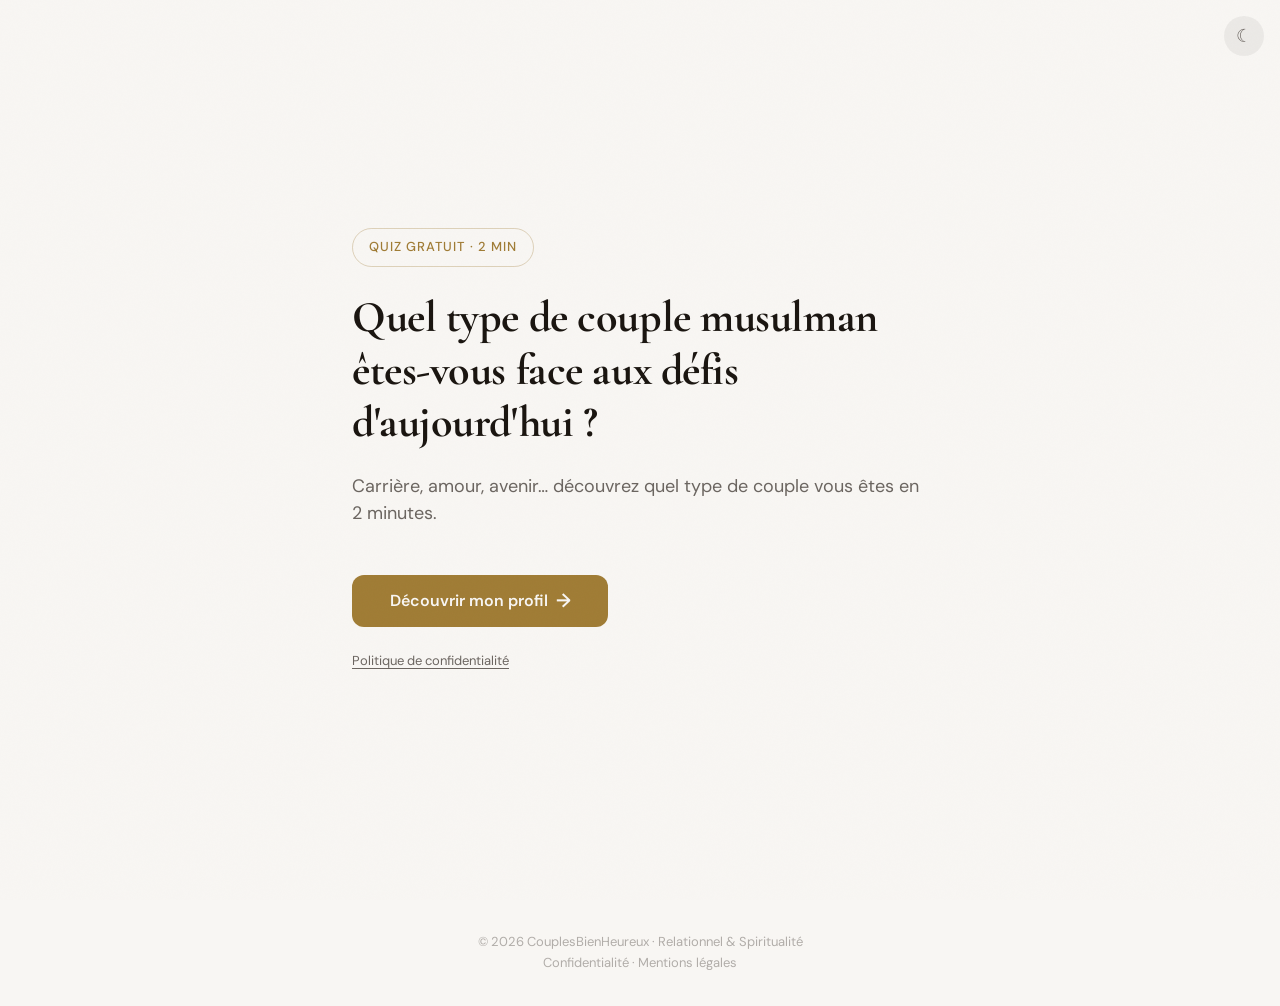
==== commit b8d2e743: "Add mentions légales page and fix contact email" ====
--- a/index.html
+++ b/index.html
@@ -639,6 +639,7 @@
        ============================================ -->
   <footer class="footer">
     <p>&copy; 2026 CouplesBienHeureux &middot; Relationnel &amp; Spiritualité</p>
+    <p><a href="privacy.html">Confidentialité</a> &middot; <a href="mentions-legales.html">Mentions légales</a></p>
   </footer>
 
   <script src="js/animations.js"></script>
--- a/css/style.css
+++ b/css/style.css
@@ -210,6 +210,7 @@
   -webkit-font-smoothing: antialiased;
   -moz-osx-font-smoothing: grayscale;
   overflow-x: hidden;
+  overscroll-behavior: none;
 }
 
 h1, h2, h3 {
@@ -270,6 +271,14 @@
   padding: var(--space-xl) var(--space-lg);
   position: relative;
   background: var(--bg);
+}
+
+/* Result and form screens have long content — don't vertically center, let them scroll */
+.screen--result,
+.screen--form {
+  justify-content: flex-start;
+  padding-top: var(--space-2xl);
+  padding-bottom: var(--space-xl);
 }
 
 .screen.active {
@@ -1291,17 +1300,20 @@
    8. FOOTER
    ------------------------------------------ */
 .footer {
-  position: fixed;
-  bottom: 0;
-  left: 0;
-  right: 0;
-  padding: var(--space-sm) var(--space-md);
+  padding: var(--space-lg) var(--space-md);
   text-align: center;
   font-size: var(--text-xs);
   color: var(--text-muted);
   opacity: 0.5;
-  pointer-events: none;
-  z-index: 50;
+}
+
+.footer a {
+  color: var(--text-muted);
+  text-decoration: none;
+}
+
+.footer a:hover {
+  color: var(--text);
 }
 
 /* --- Theme Toggle --- */
@@ -1402,9 +1414,7 @@
   }
 
   .footer {
-    position: relative;
     padding: var(--space-xl) var(--space-md);
-    opacity: 0.5;
   }
 }
 
